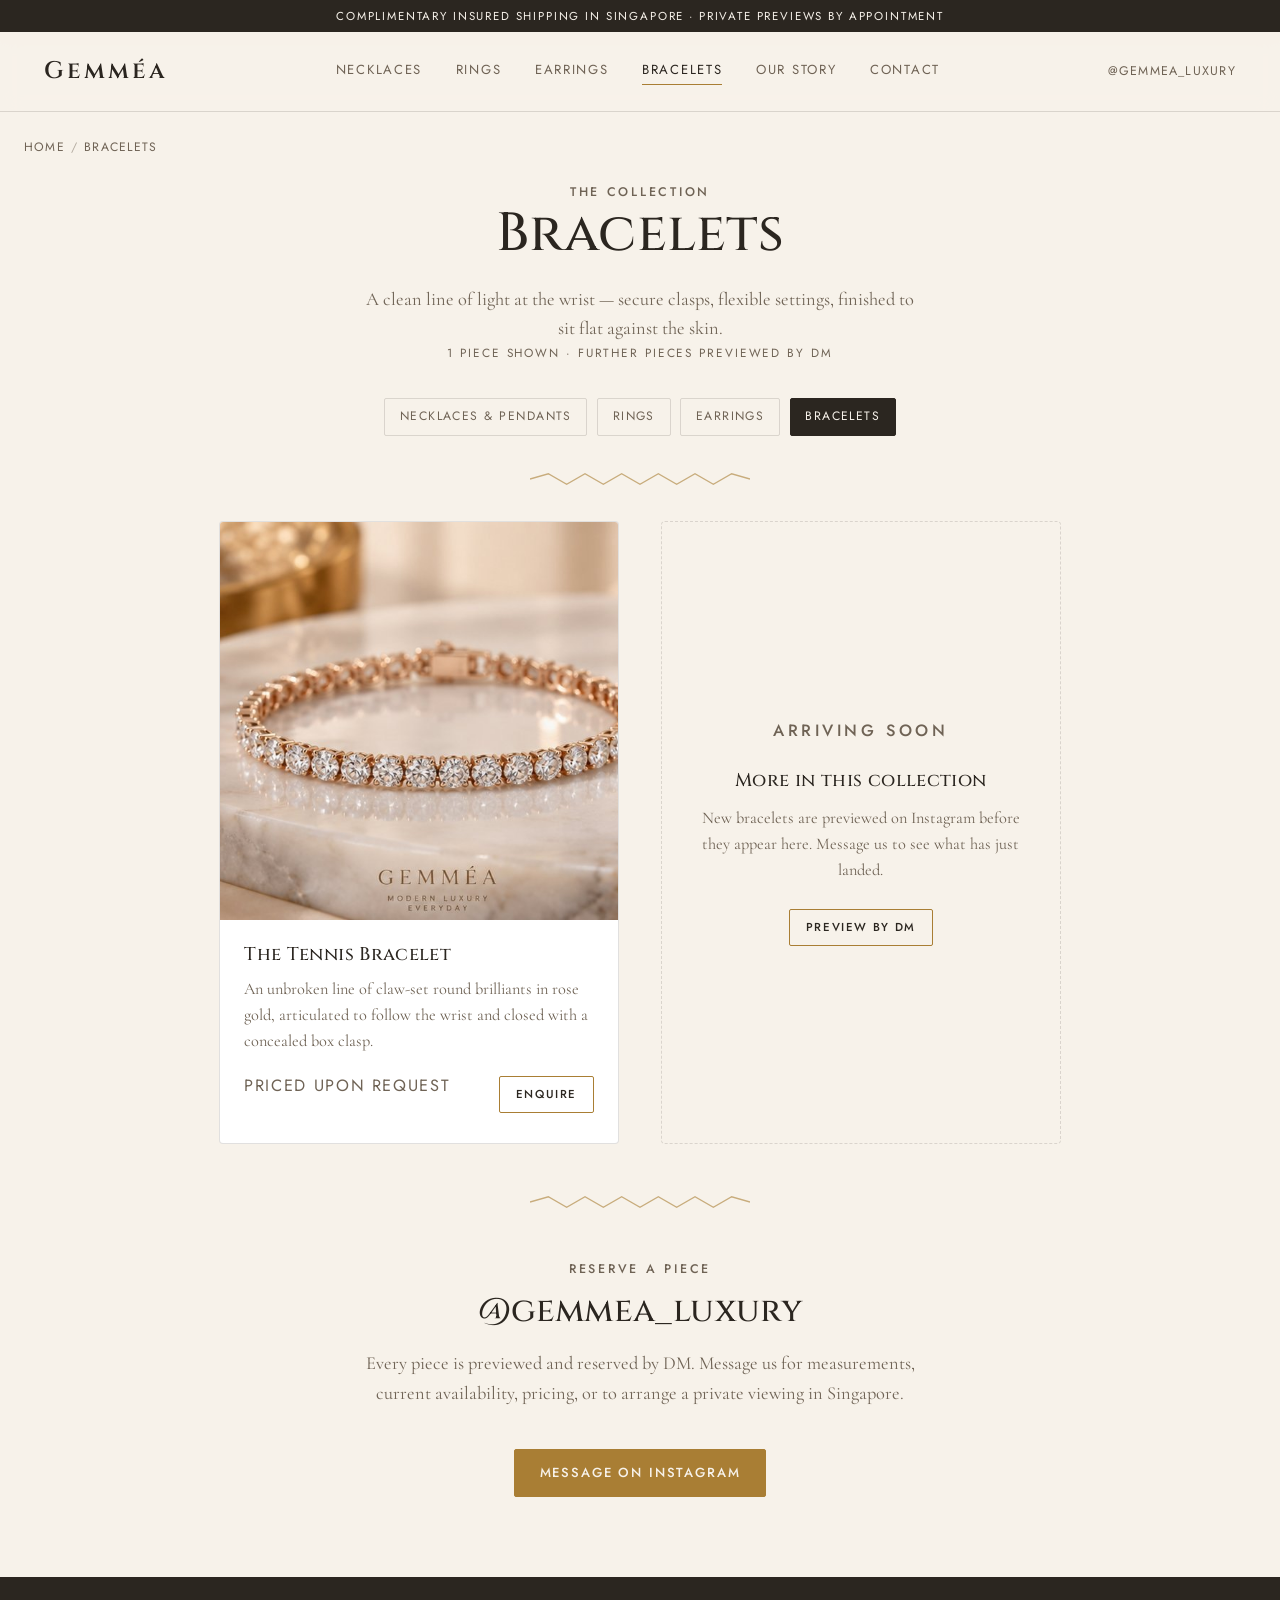
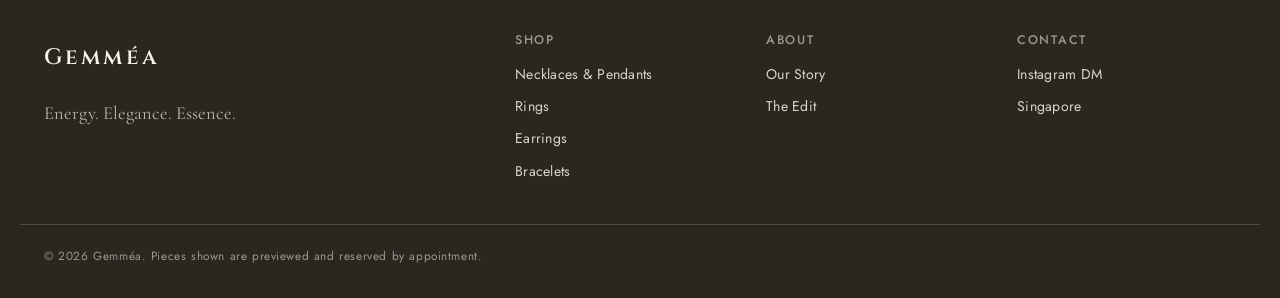
==== bracelets.html @ 77495267 "Add files via upload" ====
<!DOCTYPE html>
<html lang="en">
<head>
<meta charset="utf-8">
<meta name="viewport" content="width=device-width, initial-scale=1">
<meta name="description" content="Bracelets from Gemméa — quiet luxury, skin-friendly, lasting brilliance. Previewed and reserved by Instagram DM.">
<meta name="theme-color" content="#f7f2ea">
<link rel="canonical" href="https://mqleong-cpu.github.io/GEMMEA-Luxury/bracelets.html">
<link rel="icon" href="gemmea-logo.jpg">
<meta property="og:type" content="website">
<meta property="og:title" content="Bracelets &mdash; Gemm&eacute;a">
<meta property="og:description" content="Bracelets from Gemméa — quiet luxury, skin-friendly, lasting brilliance. Previewed and reserved by Instagram DM.">
<meta property="og:image" content="https://mqleong-cpu.github.io/GEMMEA-Luxury/bracelet.jpg">
<meta property="og:url" content="https://mqleong-cpu.github.io/GEMMEA-Luxury/bracelets.html">
<meta name="twitter:card" content="summary_large_image">
<title>Bracelets &mdash; Gemm&eacute;a</title>
<link rel="stylesheet" href="https://fonts.googleapis.com/css2?family=Cinzel:wght@400;500;600&family=Cormorant+Garamond:ital,wght@0,400;0,500;0,600;1,400;1,500&family=Jost:wght@300;400;500&display=swap">
<link rel="stylesheet" href="gemmea.css">
</head>
<body>
<a class="skip-link" href="#main">Skip to content</a>

<div class="utility-bar">
  <p>Complimentary insured shipping in Singapore &middot; Private previews by appointment</p>
</div>

<header class="site-header" id="top">
  <div class="header-inner">
    <a class="wordmark" href="index.html">Gemm&eacute;a</a>
    <nav class="main-nav" aria-label="Primary">
      <a href="necklaces.html">Necklaces</a>
      <a href="rings.html">Rings</a>
      <a href="earrings.html">Earrings</a>
      <a href="bracelets.html" aria-current="page">Bracelets</a>
      <a href="index.html#philosophy">Our Story</a>
      <a href="#contact">Contact</a>
    </nav>
    <div class="header-actions">
      <a class="ig-link" href="https://www.instagram.com/gemmea_luxury" target="_blank" rel="noopener">@gemmea_luxury</a>
      <button class="nav-toggle" id="navToggle" aria-label="Open menu" aria-expanded="false" aria-controls="mobileMenu">
        <span></span><span></span><span></span>
      </button>
    </div>
  </div>
  <nav class="mobile-menu" id="mobileMenu" aria-label="Mobile">
    <a href="index.html">Home</a>
    <a href="necklaces.html">Necklaces &amp; Pendants</a>
    <a href="rings.html">Rings</a>
    <a href="earrings.html">Earrings</a>
    <a href="bracelets.html" aria-current="page">Bracelets</a>
    <a href="index.html#philosophy">Our Story</a>
    <a href="#contact">Contact</a>
    <a href="https://www.instagram.com/gemmea_luxury" target="_blank" rel="noopener">@gemmea_luxury</a>
  </nav>
</header>

<main id="main">
  <p class="crumbs"><a href="index.html">Home</a><span>/</span>Bracelets</p>
  <section class="cat-intro">
    <p class="eyebrow">The Collection</p>
    <h1>Bracelets</h1>
    <p>A clean line of light at the wrist &mdash; secure clasps, flexible settings, finished to sit flat against the skin.</p>
    <p class="cat-count">1 piece shown &middot; further pieces previewed by DM</p>
  </section>
  <nav class="cat-switch" aria-label="Categories">
    <a href="necklaces.html">Necklaces &amp; Pendants</a>
    <a href="rings.html">Rings</a>
    <a href="earrings.html">Earrings</a>
    <a href="bracelets.html" aria-current="page">Bracelets</a>
  </nav>

  <div class="facet-divider" aria-hidden="true">
    <svg viewBox="0 0 240 16" preserveAspectRatio="none"><polyline points="0,8 20,2 40,14 60,2 80,14 100,2 120,14 140,2 160,14 180,2 200,14 220,2 240,8" fill="none" stroke="currentColor" stroke-width="1.5"/></svg>
  </div>
  <section class="pieces">
    <div class="piece-grid is-sparse">
      <article class="piece">
        <div class="piece-media">
          <img src="bracelet.jpg" alt="Rose-gold tennis bracelet set with a continuous line of claw-set round brilliant stones and a concealed box clasp, on a marble ledge" loading="lazy" width="800" height="800">
        </div>
        <div class="piece-body">
          <h3>The Tennis Bracelet</h3>
          <p>An unbroken line of claw-set round brilliants in rose gold, articulated to follow the wrist and closed with a concealed box clasp.</p>
          <div class="piece-meta">
            <p class="piece-price">Priced upon request</p>
            <a class="btn btn-ghost btn-small" href="https://www.instagram.com/gemmea_luxury" target="_blank" rel="noopener">Enquire</a>
          </div>
        </div>
      </article>
      <article class="piece-more">
        <p class="eyebrow">Arriving Soon</p>
        <h3>More in this collection</h3>
        <p>New bracelets are previewed on Instagram before they appear here. Message us to see what has just landed.</p>
        <a class="btn btn-ghost btn-small" href="https://www.instagram.com/gemmea_luxury" target="_blank" rel="noopener">Preview by DM</a>
      </article>
    </div>
  </section>

  <div class="facet-divider" aria-hidden="true">
    <svg viewBox="0 0 240 16" preserveAspectRatio="none"><polyline points="0,8 20,2 40,14 60,2 80,14 100,2 120,14 140,2 160,14 180,2 200,14 220,2 240,8" fill="none" stroke="currentColor" stroke-width="1.5"/></svg>
  </div>

  <section class="social" id="contact">
    <div class="social-inner">
      <p class="eyebrow">Reserve a Piece</p>
      <h2>@gemmea_luxury</h2>
      <p>Every piece is previewed and reserved by DM. Message us for measurements, current availability,
         pricing, or to arrange a private viewing in Singapore.</p>
      <a class="btn btn-primary" href="https://www.instagram.com/gemmea_luxury" target="_blank" rel="noopener">Message on Instagram</a>
    </div>
  </section>

</main>

<footer class="site-footer">
  <div class="footer-inner">
    <div class="footer-brand">
      <p class="wordmark">Gemm&eacute;a</p>
      <p>Energy. Elegance. Essence.</p>
    </div>
    <div class="footer-cols">
      <div>
        <h4>Shop</h4>
        <a href="necklaces.html">Necklaces &amp; Pendants</a>
        <a href="rings.html">Rings</a>
        <a href="earrings.html">Earrings</a>
        <a href="bracelets.html">Bracelets</a>
      </div>
      <div>
        <h4>About</h4>
        <a href="index.html#philosophy">Our Story</a>
        <a href="index.html#featured">The Edit</a>
      </div>
      <div>
        <h4>Contact</h4>
        <a href="https://www.instagram.com/gemmea_luxury" target="_blank" rel="noopener">Instagram DM</a>
        <span>Singapore</span>
      </div>
    </div>
  </div>
  <p class="footer-bottom">&copy; 2026 Gemm&eacute;a. Pieces shown are previewed and reserved by appointment.</p>
</footer>

<script>
  (function(){
    var toggle = document.getElementById('navToggle');
    var menu = document.getElementById('mobileMenu');
    if(toggle && menu){
      toggle.addEventListener('click', function(){
        var open = menu.classList.toggle('open');
        toggle.setAttribute('aria-expanded', open ? 'true' : 'false');
      });
      menu.querySelectorAll('a').forEach(function(a){
        a.addEventListener('click', function(){
          menu.classList.remove('open');
          toggle.setAttribute('aria-expanded', 'false');
        });
      });
    }
  })();
</script>
</body>
</html>
---- gemmea.css ----
/* GEMMÉA — shared stylesheet for category pages
   Design tokens match the homepage (index.html) */

:root{
  --bg:#f7f2ea;
  --bg-alt:#efe4d3;
  --surface:#ffffff;
  --ink:#2b2620;
  --ink-soft:#6f6355;
  --gold:#a97e34;
  --gold-deep:#7d5c22;
  --aqua:#5f95a3;
  --aqua-deep:#3f6b78;
  --rose:#b98a72;
  --line:rgba(43,38,32,0.14);
  --shadow:rgba(43,38,32,0.10);
  --focus:#3f6b78;
  color-scheme: light;
}

@media (prefers-color-scheme: dark){
  :root:not([data-theme="light"]){
    --bg:#1a1611;
    --bg-alt:#221c15;
    --surface:#241e17;
    --ink:#f2e9db;
    --ink-soft:#c5b9a7;
    --gold:#dcb46e;
    --gold-deep:#f0cb8a;
    --aqua:#87c2cf;
    --aqua-deep:#aee0ea;
    --rose:#d6ab90;
    --line:rgba(242,233,219,0.16);
    --shadow:rgba(0,0,0,0.45);
    --focus:#aee0ea;
    color-scheme: dark;
  }
}

:root[data-theme="dark"]{
  --bg:#1a1611;
  --bg-alt:#221c15;
  --surface:#241e17;
  --ink:#f2e9db;
  --ink-soft:#c5b9a7;
  --gold:#dcb46e;
  --gold-deep:#f0cb8a;
  --aqua:#87c2cf;
  --aqua-deep:#aee0ea;
  --rose:#d6ab90;
  --line:rgba(242,233,219,0.16);
  --shadow:rgba(0,0,0,0.45);
  --focus:#aee0ea;
  color-scheme: dark;
}

*{box-sizing:border-box;}
html{scroll-behavior:smooth;}
@media (prefers-reduced-motion: reduce){
  html{scroll-behavior:auto;}
  *{animation-duration:0.001ms !important; transition-duration:0.001ms !important;}
}

body{
  margin:0;
  background:var(--bg);
  color:var(--ink);
  font-family:'Cormorant Garamond', Georgia, 'Times New Roman', serif;
  font-size:1.15rem;
  line-height:1.6;
  -webkit-font-smoothing:antialiased;
}

img{max-width:100%; display:block;}
a{color:inherit;}

.skip-link{
  position:absolute; left:-999px; top:0;
  background:var(--surface); color:var(--ink);
  padding:0.75em 1.2em; z-index:200; border-radius:0 0 6px 0;
}
.skip-link:focus{left:0;}
:focus-visible{outline:2px solid var(--focus); outline-offset:3px;}

.eyebrow{
  font-family:'Jost', 'Helvetica Neue', Arial, sans-serif;
  font-weight:500;
  font-size:0.78rem;
  letter-spacing:0.22em;
  text-transform:uppercase;
  color:var(--gold-deep);
  margin:0 0 0.9em;
}

h1,h2,h3{
  font-family:'Cinzel', 'Times New Roman', serif;
  font-weight:500;
  line-height:1.18;
  text-wrap:balance;
  margin:0 0 0.5em;
  color:var(--ink);
}
h1{font-size:clamp(2.1rem, 4.2vw, 3.4rem); letter-spacing:0.01em;}
h2{font-size:clamp(1.6rem, 3vw, 2.3rem); letter-spacing:0.01em;}
h3{font-size:1.15rem; letter-spacing:0.02em;}
p{max-width:62ch;}

.btn{
  display:inline-flex; align-items:center; justify-content:center;
  font-family:'Jost', sans-serif; font-weight:500;
  font-size:0.82rem; letter-spacing:0.14em; text-transform:uppercase;
  padding:0.95em 1.9em;
  border-radius:2px;
  text-decoration:none;
  border:1px solid var(--gold);
  transition:background 0.25s ease, color 0.25s ease, border-color 0.25s ease;
  cursor:pointer;
}
.btn-primary{background:var(--gold); color:var(--bg);}
.btn-primary:hover{background:var(--gold-deep); border-color:var(--gold-deep);}
.btn-ghost{background:transparent; color:var(--ink);}
.btn-ghost:hover{border-color:var(--ink); background:var(--surface);}
.btn-small{font-size:0.72rem; padding:0.75em 1.4em;}

/* utility bar */
.utility-bar{background:var(--ink); color:var(--bg);}
.utility-bar p{
  max-width:none; margin:0; text-align:center;
  font-family:'Jost', sans-serif; font-size:0.72rem;
  letter-spacing:0.16em; text-transform:uppercase;
  padding:0.6em 1rem;
}

/* header */
.site-header{
  position:sticky; top:0; z-index:100;
  background:color-mix(in srgb, var(--bg) 88%, transparent);
  backdrop-filter:blur(10px);
  border-bottom:1px solid var(--line);
}
.header-inner{
  max-width:1240px; margin:0 auto;
  display:flex; align-items:center; justify-content:space-between;
  padding:1.1em 1.5rem;
  gap:1.5rem;
}
.wordmark{
  font-family:'Cinzel', serif; font-weight:600;
  font-size:1.5rem; letter-spacing:0.14em;
  text-decoration:none; color:var(--ink);
  white-space:nowrap;
}
.main-nav{display:flex; gap:2.1rem;}
.main-nav a{
  font-family:'Jost', sans-serif; font-size:0.82rem;
  letter-spacing:0.13em; text-transform:uppercase;
  text-decoration:none; color:var(--ink-soft);
  padding-bottom:0.3em; border-bottom:1px solid transparent;
  transition:color 0.2s ease, border-color 0.2s ease;
}
.main-nav a:hover{color:var(--ink); border-color:var(--gold);}
.main-nav a[aria-current="page"]{color:var(--ink); border-color:var(--gold);}

.header-actions{display:flex; align-items:center; gap:1.2rem;}
.ig-link{
  font-family:'Jost', sans-serif; font-size:0.78rem;
  letter-spacing:0.1em; text-transform:uppercase;
  text-decoration:none; color:var(--ink-soft);
  display:none;
}
.ig-link:hover{color:var(--gold-deep);}

.nav-toggle{
  display:flex; flex-direction:column; justify-content:center; gap:5px;
  width:34px; height:30px; background:none; border:none; cursor:pointer; padding:0;
}
.nav-toggle span{display:block; height:1px; background:var(--ink); width:100%;}

.mobile-menu{
  display:none; flex-direction:column;
  padding:0 1.5rem 1.4em;
  border-top:1px solid var(--line);
}
.mobile-menu.open{display:flex;}
.mobile-menu a{
  font-family:'Jost', sans-serif; font-size:0.9rem; letter-spacing:0.1em;
  text-transform:uppercase; text-decoration:none; color:var(--ink);
  padding:0.85em 0; border-bottom:1px solid var(--line);
}

@media (min-width:860px){
  .main-nav{display:flex;}
  .nav-toggle{display:none;}
  .mobile-menu{display:none !important;}
  .ig-link{display:inline;}
}
@media (max-width:859px){
  .main-nav{display:none;}
}

main{padding:0 1.5rem;}
section{max-width:1240px; margin:0 auto;}

/* facet divider */
.facet-divider{
  display:flex; justify-content:center;
  color:var(--gold);
  opacity:0.6;
  margin:0 auto;
  padding:2.2rem 1.5rem;
  max-width:1240px;
}
.facet-divider svg{width:min(220px, 60%); height:14px;}

/* breadcrumb */
.crumbs{
  max-width:1240px; margin:0 auto; padding:1.6rem 0 0;
  font-family:'Jost', sans-serif; font-size:0.76rem;
  letter-spacing:0.1em; text-transform:uppercase; color:var(--ink-soft);
}
.crumbs a{text-decoration:none; color:var(--ink-soft);}
.crumbs a:hover{color:var(--gold-deep);}
.crumbs span{margin:0 0.5em; opacity:0.5;}

/* category intro */
.cat-intro{padding:1.6rem 0 0; text-align:center;}
.cat-intro h1{margin-bottom:0.35em;}
.cat-intro p{margin:0 auto; color:var(--ink-soft);}
.cat-count{
  font-family:'Jost', sans-serif; font-size:0.74rem;
  letter-spacing:0.16em; text-transform:uppercase;
  color:var(--ink-soft); margin:1.4em auto 0; max-width:none;
}

/* category switcher */
.cat-switch{
  display:flex; flex-wrap:wrap; justify-content:center; gap:0.6rem;
  max-width:1240px; margin:2.2rem auto 0;
}
.cat-switch a{
  font-family:'Jost', sans-serif; font-size:0.76rem;
  letter-spacing:0.12em; text-transform:uppercase;
  text-decoration:none; color:var(--ink-soft);
  border:1px solid var(--line); border-radius:2px;
  padding:0.7em 1.2em;
  transition:border-color 0.2s ease, color 0.2s ease, background 0.2s ease;
}
.cat-switch a:hover{color:var(--ink); border-color:var(--gold);}
.cat-switch a[aria-current="page"]{
  color:var(--bg); background:var(--ink); border-color:var(--ink);
}

/* product grid */
.pieces{padding:0 0 1rem;}
.piece-grid{
  display:grid; grid-template-columns:1fr; gap:2.2rem;
}
@media (min-width:680px){ .piece-grid{grid-template-columns:repeat(2,1fr); gap:2.4rem;} }
@media (min-width:1000px){ .piece-grid{grid-template-columns:repeat(3,1fr); gap:2.6rem;} }

/* categories with only a piece or two read better centred */
@media (min-width:680px){
  .piece-grid.is-sparse{
    grid-template-columns:repeat(2, minmax(0, 400px));
    justify-content:center;
  }
}

.piece{
  display:flex; flex-direction:column;
  background:var(--surface);
  border:1px solid var(--line);
  border-radius:4px;
  overflow:hidden;
  transition:box-shadow 0.3s ease, transform 0.3s ease;
}
.piece:hover{
  box-shadow:0 26px 48px -30px var(--shadow);
  transform:translateY(-3px);
}
.piece-media{
  position:relative; overflow:hidden;
  aspect-ratio:1/1; background:var(--bg-alt);
}
.piece-media img{
  width:100%; height:100%; object-fit:cover;
  transition:transform 0.6s ease;
}
.piece:hover .piece-media img{transform:scale(1.05);}
.piece-tag{
  position:absolute; top:0.9rem; left:0.9rem; z-index:1;
  font-family:'Jost', sans-serif; font-size:0.64rem;
  letter-spacing:0.16em; text-transform:uppercase;
  background:var(--gold); color:#fff;
  padding:0.45em 0.9em; border-radius:2px;
}
.piece-body{
  padding:1.5rem 1.5rem 1.7rem;
  display:flex; flex-direction:column; flex:1; gap:0.2rem;
}
.piece-body h3{margin-bottom:0.4em;}
.piece-body p{
  color:var(--ink-soft); font-size:1.02rem; margin:0 0 1rem; max-width:none;
}
.piece-meta{
  margin-top:auto; display:flex; flex-wrap:wrap;
  align-items:center; justify-content:space-between; gap:0.9rem;
}
.piece-price{
  font-family:'Jost', sans-serif; font-size:0.76rem;
  letter-spacing:0.1em; text-transform:uppercase;
  color:var(--rose); margin:0;
}

/* "more by DM" card */
.piece-more{
  display:flex; flex-direction:column; justify-content:center; align-items:center;
  text-align:center; gap:0.6rem;
  border:1px dashed var(--line); background:transparent;
  border-radius:4px; padding:2.6rem 1.8rem; min-height:280px;
}
.piece-more h3{margin-bottom:0.2em;}
.piece-more p{color:var(--ink-soft); font-size:1.02rem; margin:0 0 1rem;}

/* contact band */
.social{padding:1rem 0 4rem; text-align:center;}
.social-inner{max-width:560px; margin:0 auto;}
.social h2{font-size:clamp(1.6rem, 3vw, 2.1rem);}
.social p{margin-left:auto; margin-right:auto; color:var(--ink-soft);}
.social .btn{margin-top:1.4rem;}

/* footer */
.site-footer{background:var(--ink); color:var(--bg); margin-top:1rem;}
.footer-inner{
  max-width:1240px; margin:0 auto; padding:3.4rem 1.5rem 2rem;
  display:grid; grid-template-columns:1fr; gap:2.4rem;
}
@media (min-width:760px){ .footer-inner{grid-template-columns:1.2fr 2fr;} }
.footer-brand .wordmark{color:var(--bg); font-size:1.4rem;}
.footer-brand p{color:color-mix(in srgb, var(--bg) 70%, transparent); margin-top:0.4em;}
.footer-cols{display:grid; grid-template-columns:repeat(2,1fr); gap:2rem;}
@media (min-width:520px){ .footer-cols{grid-template-columns:repeat(3,1fr);} }
.footer-cols h4{
  font-family:'Jost', sans-serif; font-size:0.78rem; letter-spacing:0.14em;
  text-transform:uppercase; color:color-mix(in srgb, var(--bg) 55%, transparent);
  margin:0 0 0.9em; font-weight:500;
}
.footer-cols a, .footer-cols span{
  display:block; text-decoration:none;
  color:color-mix(in srgb, var(--bg) 85%, transparent);
  font-family:'Jost', sans-serif; font-size:0.88rem;
  margin-bottom:0.7em; letter-spacing:0.02em;
}
.footer-cols a:hover{color:var(--gold);}
.footer-bottom{
  max-width:1240px; margin:0 auto; padding:1.4rem 1.5rem 2rem;
  border-top:1px solid color-mix(in srgb, var(--bg) 18%, transparent);
  font-family:'Jost', sans-serif; font-size:0.74rem; letter-spacing:0.05em;
  color:color-mix(in srgb, var(--bg) 55%, transparent);
}
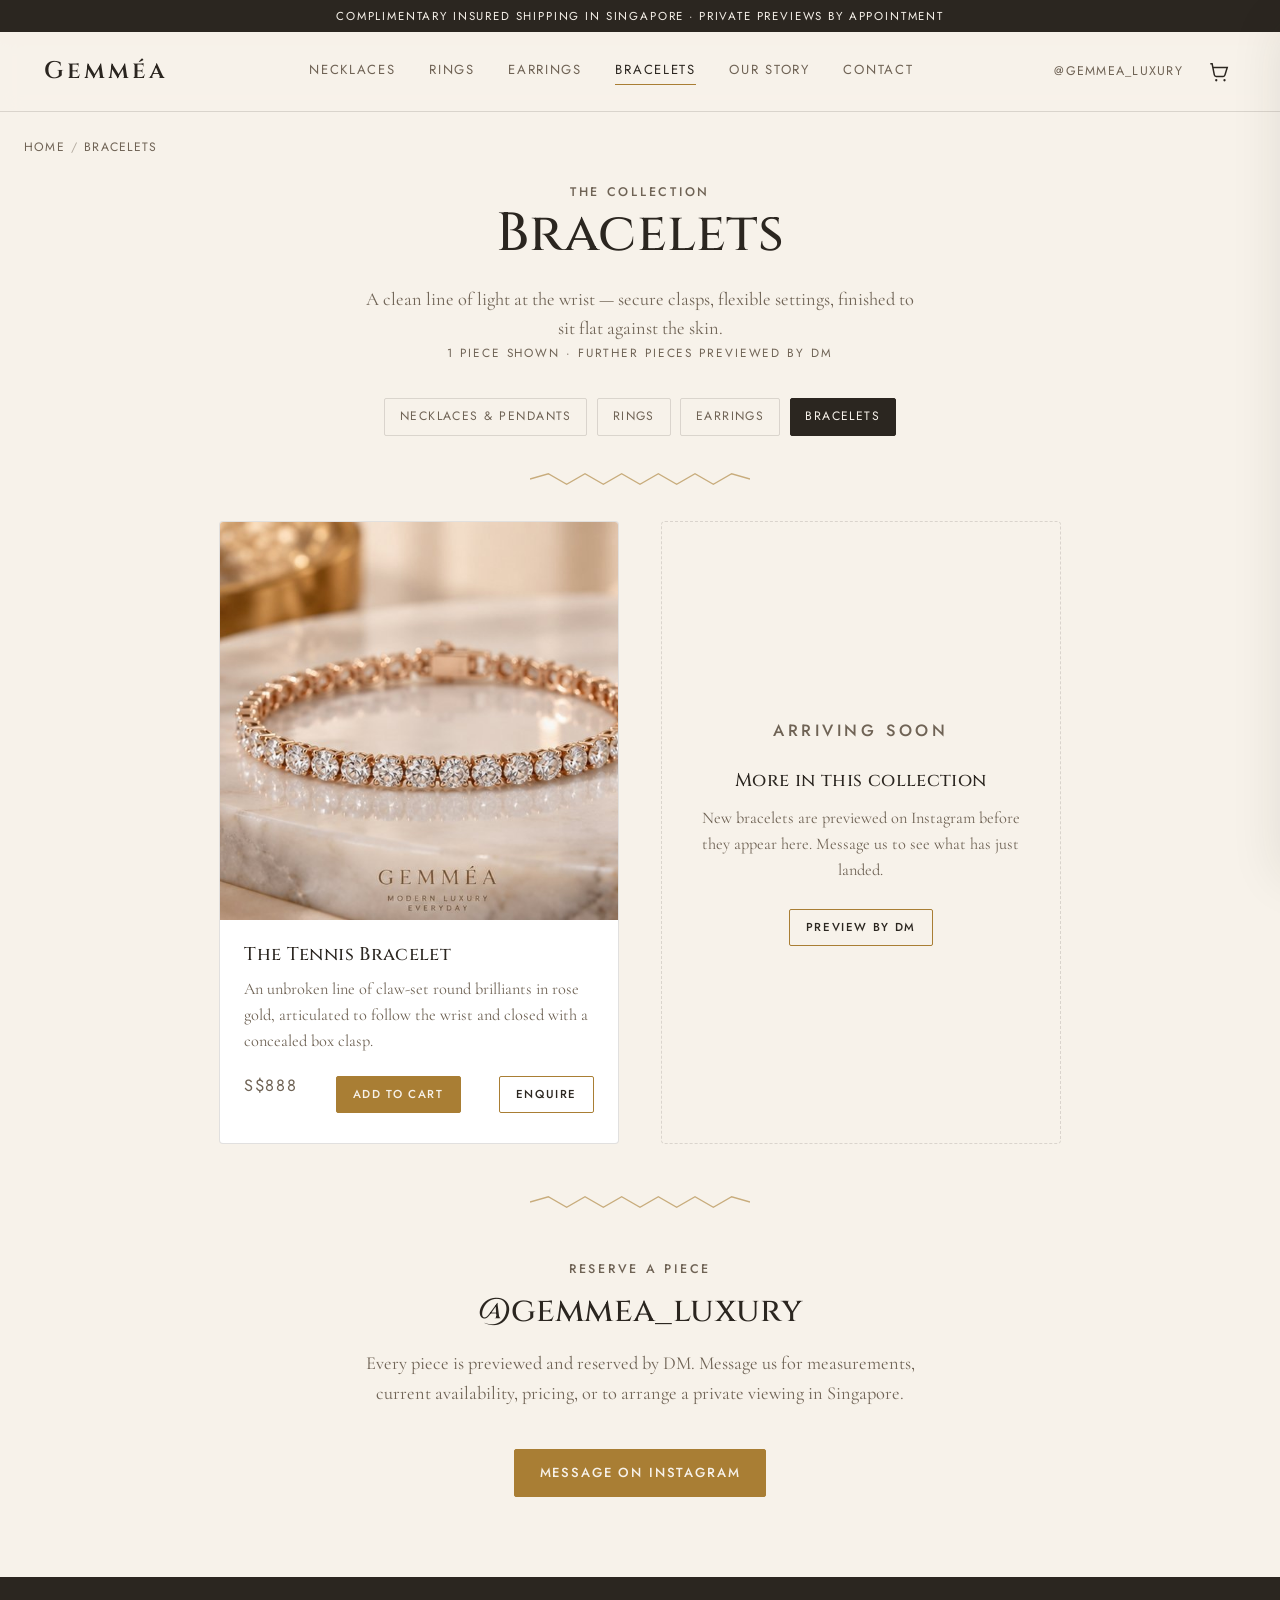
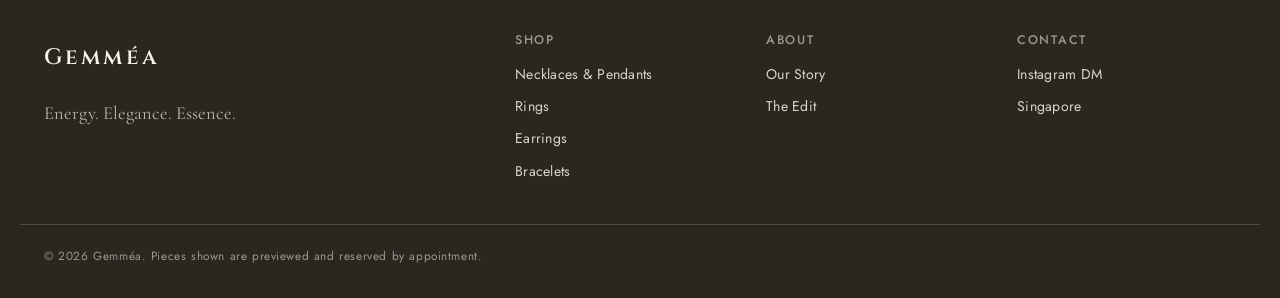
==== commit 1fc1486f: "Add files via upload" ====
--- a/bracelets.html
+++ b/bracelets.html
@@ -74,7 +74,7 @@
   </div>
   <section class="pieces">
     <div class="piece-grid is-sparse">
-      <article class="piece">
+      <article class="piece" data-product-id="tennis-bracelet">
         <div class="piece-media">
           <img src="bracelet.jpg" alt="Rose-gold tennis bracelet set with a continuous line of claw-set round brilliant stones and a concealed box clasp, on a marble ledge" loading="lazy" width="800" height="800">
         </div>
@@ -82,7 +82,8 @@
           <h3>The Tennis Bracelet</h3>
           <p>An unbroken line of claw-set round brilliants in rose gold, articulated to follow the wrist and closed with a concealed box clasp.</p>
           <div class="piece-meta">
-            <p class="piece-price">Priced upon request</p>
+            <p class="piece-price">S$888</p>
+            <a class="btn btn-primary btn-small btn-add-cart" href="#" data-product-id="tennis-bracelet">Add to Cart</a>
             <a class="btn btn-ghost btn-small" href="https://www.instagram.com/gemmea_luxury" target="_blank" rel="noopener">Enquire</a>
           </div>
         </div>
@@ -159,5 +160,7 @@
     }
   })();
 </script>
+<script src="products.js"></script>
+<script src="cart.js"></script>
 </body>
 </html>
--- a/gemmea.css
+++ b/gemmea.css
@@ -358,3 +358,115 @@
   font-family:'Jost', sans-serif; font-size:0.74rem; letter-spacing:0.05em;
   color:color-mix(in srgb, var(--bg) 55%, transparent);
 }
+
+/* ==========================================================================
+   Cart — icon, drawer, line items
+   ========================================================================== */
+.cart-toggle{
+  position:relative;
+  display:flex; align-items:center; justify-content:center;
+  width:34px; height:34px;
+  background:none; border:none; cursor:pointer; padding:0;
+  color:var(--ink);
+}
+.cart-toggle:hover{color:var(--gold-deep);}
+.cart-badge{
+  position:absolute; top:-4px; right:-6px;
+  min-width:16px; height:16px; padding:0 3px;
+  display:flex; align-items:center; justify-content:center;
+  border-radius:50%;
+  background:var(--gold); color:#fff;
+  font-family:'Jost', sans-serif; font-size:0.62rem; font-weight:500;
+  opacity:0; transform:scale(0.6); transition:opacity 0.15s ease, transform 0.15s ease;
+}
+.cart-badge.is-visible{opacity:1; transform:scale(1);}
+
+.cart-overlay{
+  position:fixed; inset:0; z-index:300;
+  background:rgba(20,16,10,0.4);
+  opacity:0; transition:opacity 0.2s ease;
+}
+.cart-overlay.is-open{opacity:1;}
+
+.cart-drawer{
+  position:fixed; top:0; right:0; bottom:0; z-index:301;
+  width:min(400px, 100vw);
+  background:var(--surface); color:var(--ink);
+  border-left:1px solid var(--line);
+  box-shadow:-24px 0 48px -24px var(--shadow);
+  display:flex; flex-direction:column;
+  transform:translateX(100%);
+  transition:transform 0.25s ease;
+}
+.cart-drawer.is-open{transform:translateX(0);}
+
+.cart-drawer-head{
+  display:flex; align-items:center; justify-content:space-between;
+  padding:1.3rem 1.5rem; border-bottom:1px solid var(--line);
+}
+.cart-drawer-head h2{
+  font-family:'Cinzel', serif; font-weight:600; font-size:1.15rem; margin:0;
+}
+.cart-close{
+  background:none; border:none; cursor:pointer;
+  font-size:1.6rem; line-height:1; color:var(--ink-soft); padding:0;
+}
+.cart-close:hover{color:var(--ink);}
+
+.cart-lines{
+  flex:1; overflow-y:auto; padding:1rem 1.5rem;
+  display:flex; flex-direction:column; gap:1.1rem;
+}
+.cart-empty{
+  font-family:'Jost', sans-serif; font-size:0.85rem; color:var(--ink-soft);
+  text-align:center; margin-top:2rem;
+}
+.cart-line{
+  display:flex; gap:0.9rem; padding-bottom:1.1rem;
+  border-bottom:1px solid var(--line);
+}
+.cart-line img{
+  width:72px; height:72px; object-fit:cover; border-radius:3px;
+  background:var(--bg-alt); flex-shrink:0;
+}
+.cart-line-body{display:flex; flex-direction:column; gap:0.25rem; flex:1;}
+.cart-line-name{font-size:1rem; margin:0; line-height:1.3;}
+.cart-line-price{
+  font-family:'Jost', sans-serif; font-size:0.78rem; color:var(--ink-soft); margin:0;
+}
+.cart-line-qty{
+  display:flex; align-items:center; gap:0.6rem; margin-top:0.3rem;
+  font-family:'Jost', sans-serif; font-size:0.82rem;
+}
+.qty-btn{
+  width:22px; height:22px; border-radius:2px;
+  border:1px solid var(--line); background:transparent; color:var(--ink);
+  cursor:pointer; line-height:1;
+}
+.qty-btn:hover{border-color:var(--gold);}
+.cart-line-remove{
+  margin-left:auto; background:none; border:none; cursor:pointer;
+  color:var(--ink-soft); font-size:0.72rem; letter-spacing:0.05em;
+  text-transform:uppercase; text-decoration:underline; padding:0;
+}
+.cart-line-remove:hover{color:var(--gold-deep);}
+
+.cart-drawer-foot{
+  padding:1.2rem 1.5rem 1.6rem; border-top:1px solid var(--line);
+}
+.cart-subtotal{
+  display:flex; align-items:center; justify-content:space-between;
+  font-family:'Jost', sans-serif; font-size:0.92rem; margin-bottom:0.5rem;
+}
+.cart-shipping-note{
+  font-family:'Jost', sans-serif; font-size:0.72rem; color:var(--ink-soft);
+  margin:0 0 1rem;
+}
+.cart-checkout-msg{
+  font-family:'Jost', sans-serif; font-size:0.76rem; color:#b5473e;
+  margin:0 0 0.8rem;
+}
+.cart-checkout-btn{width:100%; text-align:center;}
+.cart-checkout-btn:disabled{opacity:0.5; cursor:not-allowed;}
+
+.btn-add-cart{cursor:pointer;}
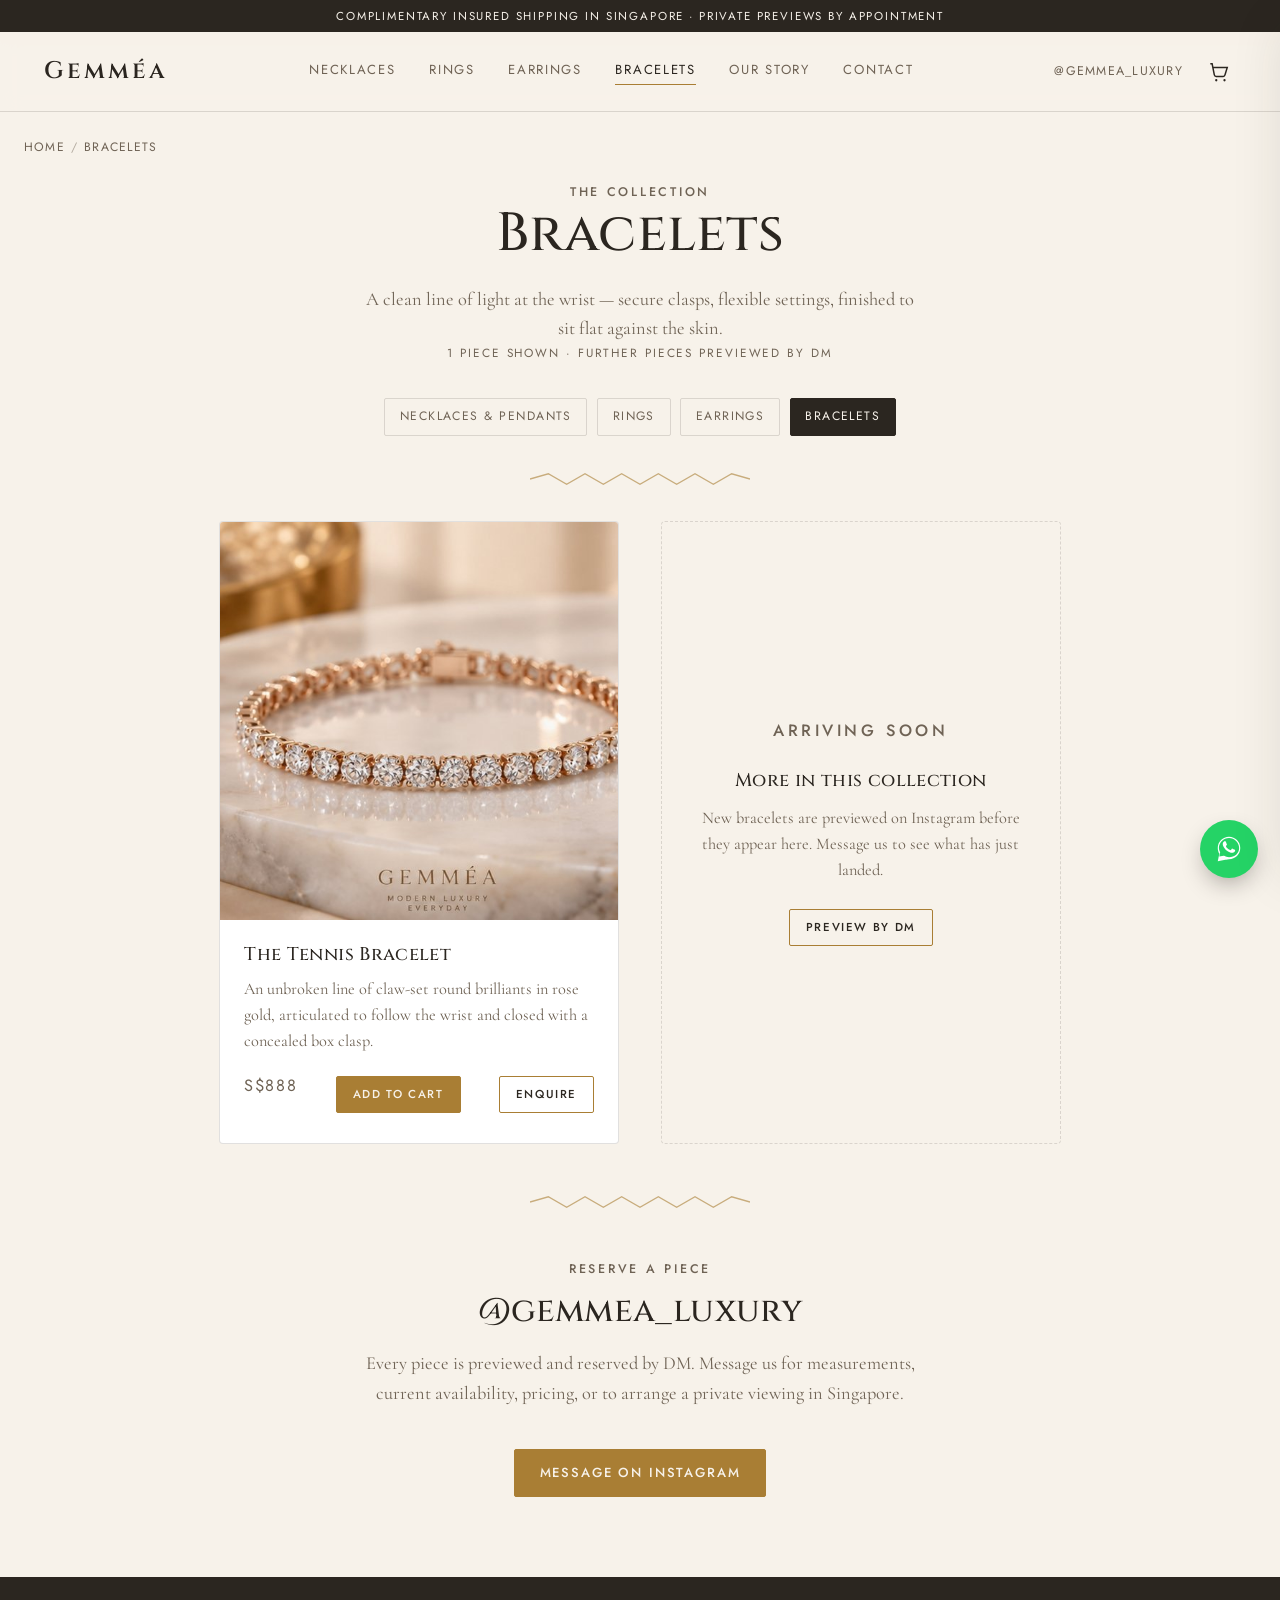
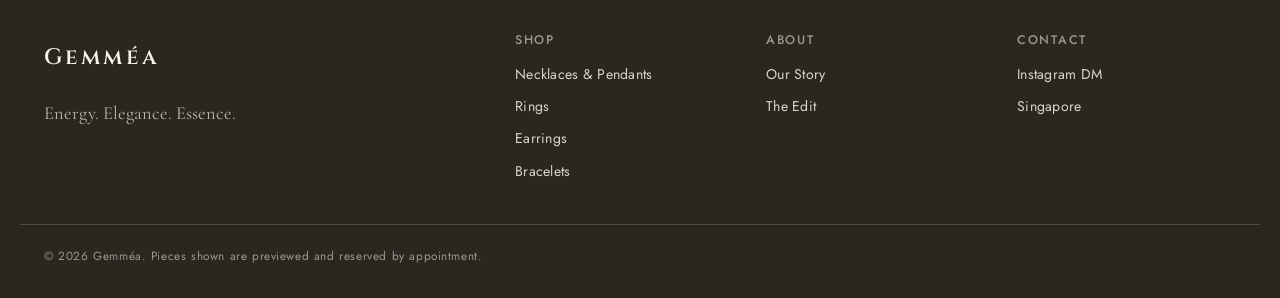
==== commit d73c51c3: "Add files via upload" ====
--- a/bracelets.html
+++ b/bracelets.html
@@ -141,6 +141,11 @@
   </div>
   <p class="footer-bottom">&copy; 2026 Gemm&eacute;a. Pieces shown are previewed and reserved by appointment.</p>
 </footer>
+<a class="whatsapp-float" href="https://wa.me/6588181619?text=Hi%20Gemm%C3%A9a%2C%20I%27d%20like%20to%20enquire%20about%20a%20piece." target="_blank" rel="noopener" aria-label="Chat with Gemméa on WhatsApp">
+  <svg viewBox="0 0 32 32" fill="currentColor" aria-hidden="true"><path d="M16.02 3C9.4 3 4.02 8.36 4.02 15c0 2.23.6 4.32 1.65 6.12L4 29l8.06-1.62A11.9 11.9 0 0 0 16.02 27C22.65 27 28 21.64 28 15S22.65 3 16.02 3zm0 21.8c-1.94 0-3.75-.55-5.28-1.5l-.38-.22-4.78.96.98-4.66-.25-.4A9.76 9.76 0 0 1 5.22 15c0-5.96 4.85-10.8 10.8-10.8S26.8 9.04 26.8 15 21.98 24.8 16.02 24.8zm5.98-8.1c-.33-.16-1.93-.95-2.23-1.06-.3-.11-.52-.16-.74.16-.22.33-.85 1.06-1.04 1.27-.19.22-.38.24-.71.08-.33-.16-1.4-.52-2.66-1.65-.98-.87-1.65-1.95-1.84-2.28-.19-.33-.02-.5.14-.67.15-.15.33-.38.5-.57.16-.19.22-.33.33-.55.11-.22.05-.41-.03-.57-.08-.16-.74-1.79-1.02-2.45-.27-.65-.54-.56-.74-.57l-.63-.01c-.22 0-.57.08-.87.41-.3.33-1.14 1.11-1.14 2.71s1.17 3.14 1.33 3.36c.16.22 2.3 3.51 5.57 4.92.78.34 1.38.54 1.86.69.78.25 1.49.21 2.05.13.63-.09 1.93-.79 2.2-1.55.27-.76.27-1.42.19-1.55-.08-.14-.3-.22-.63-.38z"/></svg>
+  <span class="wa-label">Chat on WhatsApp</span>
+</a>
+
 
 <script>
   (function(){
--- a/gemmea.css
+++ b/gemmea.css
@@ -15,6 +15,8 @@
   --line:rgba(43,38,32,0.14);
   --shadow:rgba(43,38,32,0.10);
   --focus:#3f6b78;
+  --whatsapp:#25d366;
+  --whatsapp-deep:#1da851;
   color-scheme: light;
 }
 
@@ -470,3 +472,60 @@
 .cart-checkout-btn:disabled{opacity:0.5; cursor:not-allowed;}
 
 .btn-add-cart{cursor:pointer;}
+
+/* ==========================================================================
+   WhatsApp floating button
+   ========================================================================== */
+.whatsapp-float{
+  position:fixed;
+  right:1.4rem;
+  bottom:1.4rem;
+  z-index:150;
+  display:flex;
+  align-items:center;
+  gap:0.7em;
+  background:var(--whatsapp);
+  color:#fff;
+  width:58px;
+  height:58px;
+  border-radius:50%;
+  box-shadow:0 10px 26px -8px rgba(20,16,10,0.45);
+  text-decoration:none;
+  overflow:hidden;
+  transition:width 0.3s ease, background 0.25s ease, box-shadow 0.25s ease, transform 0.2s ease;
+}
+.whatsapp-float svg{
+  width:30px; height:30px; flex:0 0 30px;
+  margin-left:14px;
+}
+.whatsapp-float .wa-label{
+  font-family:'Jost', sans-serif;
+  font-size:0.82rem;
+  letter-spacing:0.06em;
+  white-space:nowrap;
+  opacity:0;
+  max-width:0;
+  transition:opacity 0.2s ease;
+  padding-right:0;
+}
+.whatsapp-float:hover,
+.whatsapp-float:focus-visible{
+  width:186px;
+  background:var(--whatsapp-deep);
+  box-shadow:0 14px 30px -8px rgba(20,16,10,0.5);
+}
+.whatsapp-float:hover .wa-label,
+.whatsapp-float:focus-visible .wa-label{
+  opacity:1;
+  max-width:140px;
+  padding-right:16px;
+}
+.whatsapp-float:active{transform:scale(0.96);}
+@media (prefers-reduced-motion: reduce){
+  .whatsapp-float{transition:none;}
+  .whatsapp-float .wa-label{transition:none;}
+}
+@media (max-width:520px){
+  .whatsapp-float{right:1rem; bottom:1rem; width:52px; height:52px;}
+  .whatsapp-float svg{width:26px; height:26px; margin-left:13px;}
+}
